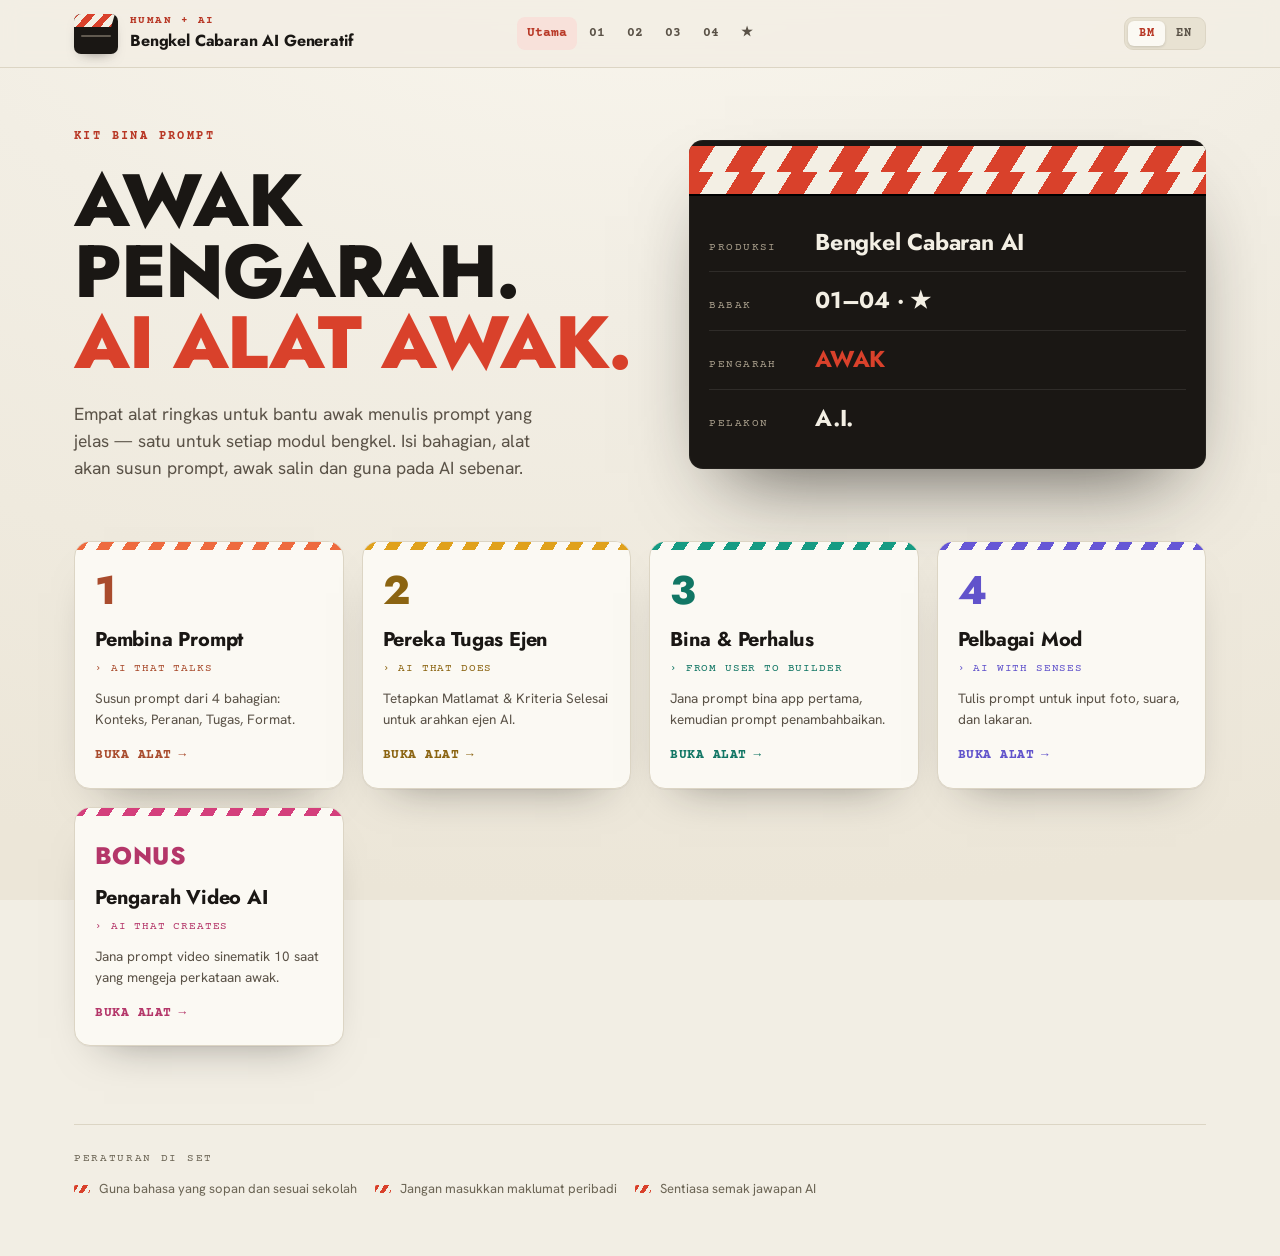
==== index.html @ ee81811c "Add GenAI Challenge Workshop static site Bilingual (BM/EN) prompt-building toolkit for a student wor" ====
<!DOCTYPE html>
<html lang="ms">
<head>
<meta charset="UTF-8">
<meta name="viewport" content="width=device-width, initial-scale=1">
<title>Bengkel Cabaran AI Generatif — Kit Bina Prompt</title>
<meta name="description" content="Alat bina prompt untuk pelajar: Module 1–4 Bengkel Cabaran AI Generatif.">
<link rel="stylesheet" href="styles.css">
</head>
<body class="theme-index">

  <header class="topbar">
    <div class="topbar__in">
      <div class="brand">
        <div class="slate-mark" aria-hidden="true"></div>
        <div class="brand__t">
          <div class="brand__kicker">Human + AI</div>
          <div class="brand__title" data-i18n="brand">Bengkel Cabaran AI Generatif</div>
        </div>
      </div>
      <nav class="topnav" aria-label="Modul">
        <a href="index.html" data-i18n="navHome" aria-current="page">Utama</a>
        <a href="module-1.html" aria-label="Modul 1">01</a>
        <a href="module-2.html" aria-label="Modul 2">02</a>
        <a href="module-3.html" aria-label="Modul 3">03</a>
        <a href="module-4.html" aria-label="Modul 4">04</a>
        <a href="bonus-video.html" aria-label="Bonus">★</a>
      </nav>
      <div class="topbar__right">
        <div class="lang" role="group" aria-label="Language">
          <button data-lang="ms" aria-pressed="true">BM</button>
          <button data-lang="en" aria-pressed="false">EN</button>
        </div>
      </div>
    </div>
  </header>

  <main class="wrap">
    <section class="hero">
      <div class="hero__marquee">
        <div class="hero__eyebrow" data-i18n="eyebrow">Kit Bina Prompt</div>
        <h1><span data-i18n="heroA">Awak pengarah.</span> <em data-i18n="heroB">AI alat awak.</em></h1>
        <p class="hero__lead" data-i18n="lead">
          Empat alat ringkas untuk bantu awak menulis prompt yang jelas — satu untuk setiap modul bengkel.
          Isi bahagian, alat akan susun prompt, awak salin dan guna pada AI sebenar.
        </p>
      </div>

      <div class="board" role="img" aria-label="Director's clapperboard: you are the director, AI is the talent">
        <div class="board__clap" aria-hidden="true">
          <div class="board__bar"></div>
          <div class="board__stick"></div>
        </div>
        <div class="board__grid">
          <div class="board__row"><span data-i18n="bProdL">Production</span><b data-i18n="bProd">Bengkel Cabaran AI</b></div>
          <div class="board__row"><span data-i18n="bSceneL">Scene</span><b>01–04 · ★</b></div>
          <div class="board__row"><span data-i18n="bDirL">Director</span><b class="hi" data-i18n="bDir">AWAK</b></div>
          <div class="board__row"><span data-i18n="bTalentL">Talent</span><b>A.I.</b></div>
        </div>
      </div>
    </section>

    <nav class="deck" aria-label="Modules">
      <a class="mod m1" href="module-1.html">
        <div class="mod__no">1</div>
        <div class="mod__name" data-i18n="m1name">Pembina Prompt</div>
        <div class="mod__theme">AI That Talks</div>
        <p class="mod__desc" data-i18n="m1desc">Susun prompt dari 4 bahagian: Konteks, Peranan, Tugas, Format.</p>
        <span class="mod__go"><span data-i18n="open">Buka alat</span> →</span>
      </a>

      <a class="mod m2" href="module-2.html">
        <div class="mod__no">2</div>
        <div class="mod__name" data-i18n="m2name">Pereka Tugas Ejen</div>
        <div class="mod__theme">AI That Does</div>
        <p class="mod__desc" data-i18n="m2desc">Tetapkan Matlamat &amp; Kriteria Selesai untuk arahkan ejen AI.</p>
        <span class="mod__go"><span data-i18n="open">Buka alat</span> →</span>
      </a>

      <a class="mod m3" href="module-3.html">
        <div class="mod__no">3</div>
        <div class="mod__name" data-i18n="m3name">Bina &amp; Perhalus</div>
        <div class="mod__theme">From User to Builder</div>
        <p class="mod__desc" data-i18n="m3desc">Jana prompt bina app pertama, kemudian prompt penambahbaikan.</p>
        <span class="mod__go"><span data-i18n="open">Buka alat</span> →</span>
      </a>

      <a class="mod m4" href="module-4.html">
        <div class="mod__no">4</div>
        <div class="mod__name" data-i18n="m4name">Pelbagai Mod</div>
        <div class="mod__theme">AI With Senses</div>
        <p class="mod__desc" data-i18n="m4desc">Tulis prompt untuk input foto, suara, dan lakaran.</p>
        <span class="mod__go"><span data-i18n="open">Buka alat</span> →</span>
      </a>

      <a class="mod bonus" href="bonus-video.html">
        <div class="mod__no" data-i18n="bonusTag">Bonus</div>
        <div class="mod__name" data-i18n="bname">Pengarah Video AI</div>
        <div class="mod__theme">AI That Creates</div>
        <p class="mod__desc" data-i18n="bdesc">Jana prompt video sinematik 10 saat yang mengeja perkataan awak.</p>
        <span class="mod__go"><span data-i18n="open">Buka alat</span> →</span>
      </a>
    </nav>

    <footer class="foot">
      <div class="foot__head" data-i18n="footHead">On-set rules</div>
      <div class="foot__rule">
        <span data-i18n="r1">Guna bahasa yang sopan dan sesuai sekolah</span>
        <span data-i18n="r2">Jangan masukkan maklumat peribadi</span>
        <span data-i18n="r3">Sentiasa semak jawapan AI</span>
      </div>
    </footer>
  </main>

<script>
  const I18N = {
    ms: {
      brand: "Bengkel Cabaran AI Generatif",
      navHome: "Utama",
      eyebrow: "Kit Bina Prompt",
      heroA: "Awak pengarah.", heroB: "AI alat awak.",
      lead: "Empat alat ringkas untuk bantu awak menulis prompt yang jelas — satu untuk setiap modul bengkel. Isi bahagian, alat akan susun prompt, awak salin dan guna pada AI sebenar.",
      bProdL: "Produksi", bProd: "Bengkel Cabaran AI",
      bSceneL: "Babak", bDirL: "Pengarah", bDir: "AWAK", bTalentL: "Pelakon",
      footHead: "Peraturan di set",
      open: "Buka alat",
      m1name: "Pembina Prompt", m1desc: "Susun prompt dari 4 bahagian: Konteks, Peranan, Tugas, Format.",
      m2name: "Pereka Tugas Ejen", m2desc: "Tetapkan Matlamat & Kriteria Selesai untuk arahkan ejen AI.",
      m3name: "Bina & Perhalus", m3desc: "Jana prompt bina app pertama, kemudian prompt penambahbaikan.",
      m4name: "Pelbagai Mod", m4desc: "Tulis prompt untuk input foto, suara, dan lakaran.",
      bonusTag: "Bonus", bname: "Pengarah Video AI", bdesc: "Jana prompt video sinematik 10 saat yang mengeja perkataan awak.",
      r1: "Guna bahasa yang sopan dan sesuai sekolah",
      r2: "Jangan masukkan maklumat peribadi",
      r3: "Sentiasa semak jawapan AI"
    },
    en: {
      brand: "Generative AI Challenge Workshop",
      navHome: "Home",
      eyebrow: "Prompt Construction Kit",
      heroA: "You are the director.", heroB: "AI is your tool.",
      lead: "Four simple tools to help you write clear prompts — one for each workshop module. Fill in the parts, the tool assembles the prompt, you copy it into the real AI.",
      bProdL: "Production", bProd: "GenAI Challenge",
      bSceneL: "Scene", bDirL: "Director", bDir: "YOU", bTalentL: "Talent",
      footHead: "On-set rules",
      open: "Open tool",
      m1name: "Prompt Builder", m1desc: "Assemble a prompt from 4 parts: Context, Role, Task, Format.",
      m2name: "Agent Task Designer", m2desc: "Set the Goal & Completion Criteria to direct an AI agent.",
      m3name: "Build & Refine", m3desc: "Generate a first-build prompt, then a refinement prompt.",
      m4name: "Multimodal", m4desc: "Write prompts for photo, voice, and sketch input.",
      bonusTag: "Bonus", bname: "AI Video Director", bdesc: "Generate a 10-second cinematic video prompt that spells out your word.",
      r1: "Use polite, school-appropriate language",
      r2: "Do not enter private information",
      r3: "Always check AI answers"
    }
  };

  function setLang(lang) {
    const dict = I18N[lang];
    document.documentElement.lang = lang;
    document.querySelectorAll("[data-i18n]").forEach(el => {
      const v = dict[el.dataset.i18n];
      if (v != null) el.textContent = v;
    });
    document.querySelectorAll(".lang button").forEach(b =>
      b.setAttribute("aria-pressed", String(b.dataset.lang === lang)));
    try { localStorage.setItem("workshop-lang", lang); } catch (e) {}
  }
  document.querySelectorAll(".lang button").forEach(b =>
    b.addEventListener("click", () => setLang(b.dataset.lang)));

  let saved = "ms";
  try { saved = localStorage.getItem("workshop-lang") || "ms"; } catch (e) {}
  setLang(saved);
</script>
</body>
</html>
---- styles.css ----
/* =========================================================================
   Generative AI Challenge Workshop — The Director's Kit
   Shared design system (vanilla CSS, no build step).

   Concept: the student is the DIRECTOR; each tool helps write the direction
   (the prompt) they hand to the AI to "shoot." The clapperboard is the
   through-line — the diagonal clap stripe is the structural rule, and every
   tool's output panel is the slate you copy into Gemini.

   Type: Jost (film-poster display) · Hanken Grotesk (body) ·
         Courier Prime (the "script" — slate output + slug-line labels).

   Per-page accent is one lighting "gel", set with a class on <body>:
     .theme-index .theme-m1 .theme-m2 .theme-m3 .theme-m4 .theme-bonus
   The gels march warm -> cool across the workshop sequence.
   ========================================================================= */

@import url('https://fonts.googleapis.com/css2?family=Jost:wght@400;500;600;700;800&family=Hanken+Grotesk:wght@400;500;600;700;800&family=Courier+Prime:ital,wght@0,400;0,700;1,400&display=swap');

/* ----------------------------- Tokens ----------------------------------- */
:root {
  --paper:      #F2EEE4;   /* warm film-leader bone */
  --paper-2:    #E8E2D2;   /* insets, segmented controls */
  --card:       #FBF9F3;   /* lifted warm white for panels */
  --ink:        #1A1714;   /* warm clapperboard near-black */
  --ink-soft:   #5A5247;
  --ink-faint:  #6B6454;   /* AA: 5.1:1 on paper, for hints/captions/counts */
  --line:       #DCD5C4;
  --line-soft:  #E8E2D3;
  --field-line: #908975;   /* AA 1.4.11: 3.3:1 border for form controls */

  /* Slate (the dark output board) surfaces */
  --slate-bg:   #1A1714;
  --slate-bg-2: #2A2620;
  --slate-fg:   #F3EFE4;
  --slate-mute: #A89E8B;

  /* Accent gel — re-pointed per theme below. Marquee red is the hub default.
     --accent     : bright gel for stripes/rails/large marks (decorative + large text)
     --accent-deep: AA-safe (>=4.5 on paper/card/tint) for small accent TEXT + button hover
     --btn        : AA-safe gel fill for white-on-accent buttons (>=4.5 with #fff)
     --accent-ink : darkest on-brand ink, used on the pale --accent-tint surfaces */
  --accent:      #D9412B;
  --accent-deep: #B83725;
  --btn:         #D23F2A;
  --accent-tint: #F8E1DA;
  --accent-ink:  #7A1F12;

  --display: 'Jost', 'Trebuchet MS', sans-serif;
  --body:    'Hanken Grotesk', system-ui, -apple-system, sans-serif;
  --mono:    'Courier Prime', ui-monospace, 'SFMono-Regular', Menlo, monospace;

  --r-lg: 16px;
  --r-md: 12px;
  --r-sm: 8px;

  --shadow-card: 0 1px 0 rgba(26,23,20,.04), 0 22px 44px -30px rgba(26,23,20,.5);
  --shadow-pop:  0 30px 60px -28px rgba(26,23,20,.55);

  --maxw: 1180px;
}

/* Lighting gels — one coherent set, warm -> cool across the sequence.
   Deep/btn values are tuned to clear WCAG 2.1 AA (see token notes above). */
.theme-index { --accent:#D9412B; --accent-deep:#B83725; --btn:#D23F2A; --accent-tint:#F8E1DA; --accent-ink:#7A1F12; }
.theme-m1    { --accent:#EE6B3F; --accent-deep:#A94C2D; --btn:#BC5532; --accent-tint:#FCE7DB; --accent-ink:#82371B; }
.theme-m2    { --accent:#E0A11C; --accent-deep:#8B6411; --btn:#986D13; --accent-tint:#FBEFD0; --accent-ink:#79520A; }
.theme-m3    { --accent:#169B83; --accent-deep:#117664; --btn:#13846F; --accent-tint:#D7F0EA; --accent-ink:#08493D; }
.theme-m4    { --accent:#6657D6; --accent-deep:#6153CB; --btn:#6657D6; --accent-tint:#E6E2FB; --accent-ink:#2E2470; --accent-on-dark:#8679E0; /* AA: 4.9:1 on slate-bg, --accent itself is only 3.3:1 */ }
.theme-bonus { --accent:#D43F7C; --accent-deep:#B43669; --btn:#CE3D78; --accent-tint:#FBE0EC; --accent-ink:#6F1A3C; }

/* ----------------------------- Reset ------------------------------------ */
*, *::before, *::after { box-sizing: border-box; }
html { -webkit-text-size-adjust: 100%; }
body {
  margin: 0;
  font-family: var(--body);
  color: var(--ink);
  background: var(--paper);
  line-height: 1.55;
  -webkit-font-smoothing: antialiased;
  /* faint screening-room vignette — cinema, not a corner accent blob */
  background-image: radial-gradient(135% 120% at 50% -20%, #FBF8F0 0%, var(--paper) 46%, #ECE6D8 100%);
  background-attachment: fixed;
}
h1, h2, h3 { font-family: var(--display); margin: 0; line-height: 1.04; letter-spacing: -.015em; }
p { margin: 0; }
a { color: inherit; }
button { font-family: inherit; cursor: pointer; }
input, textarea, select { font-family: inherit; }
:focus-visible { outline: 3px solid var(--accent-deep); outline-offset: 2px; border-radius: 5px; }

.wrap { max-width: var(--maxw); margin: 0 auto; padding: 0 24px; }

/* The diagonal clap stripe — the kit's structural signature.
   Reused on the slate-mark, the slate output and the hero board. */
.clap { background: repeating-linear-gradient(122deg, var(--ink) 0 12px, var(--slate-fg) 12px 24px); }

/* ----------------------------- Top bar ---------------------------------- */
.topbar {
  position: sticky; top: 0; z-index: 30;
  background: color-mix(in srgb, var(--paper) 84%, transparent);
  backdrop-filter: blur(10px);
  border-bottom: 1px solid var(--line);
}
.topbar__in {
  max-width: var(--maxw); margin: 0 auto; padding: 13px 24px;
  display: grid; grid-template-columns: 1fr auto 1fr; align-items: center; gap: 16px;
}
.brand { display: flex; align-items: center; gap: 12px; min-width: 0; }

/* Clapperboard mark — the director's slate */
.slate-mark {
  width: 44px; height: 40px; border-radius: 7px; flex: none;
  background: var(--ink); position: relative; overflow: hidden;
  box-shadow: 0 6px 14px -8px rgba(26,23,20,.6);
}
.slate-mark::before { /* clapstick: gel teeth on top */
  content: ""; position: absolute; inset: 0 0 auto 0; height: 13px;
  background: repeating-linear-gradient(122deg, var(--accent) 0 7px, var(--slate-fg) 7px 14px);
  transform: skewX(-16deg) translateX(-5px); transform-origin: left;
}
.slate-mark::after { /* slate body lines */
  content: ""; position: absolute; left: 7px; right: 7px; top: 21px; height: 2px;
  border-radius: 2px; background: var(--slate-mute); opacity: .5;
  box-shadow: 0 6px 0 -1px var(--slate-mute);
}
.brand__t { min-width: 0; }
.brand__kicker {
  font-family: var(--mono); font-size: 10.5px; letter-spacing: .14em;
  text-transform: uppercase; color: var(--accent-deep); font-weight: 700;
}
.brand__title { font-family: var(--display); font-size: 16px; font-weight: 700; color: var(--ink); white-space: nowrap; letter-spacing: -.01em; }

.topbar__right { display: flex; align-items: center; justify-content: flex-end; gap: 10px; }

/* Top nav — reels strip, Courier slugs */
.topnav { display: flex; align-items: center; justify-content: center; gap: 2px; }
.topnav a {
  font-family: var(--mono); font-size: 12.5px; font-weight: 700;
  color: var(--ink-soft); text-decoration: none; white-space: nowrap;
  padding: 7px 10px; border-radius: var(--r-sm);
}
.topnav a:hover { color: var(--ink); background: var(--paper-2); }
.topnav a[aria-current="page"] { color: var(--accent-deep); background: var(--accent-tint); }

@media (max-width: 760px) {
  .topbar__in { grid-template-columns: 1fr auto; grid-template-areas: "brand lang" "nav nav"; row-gap: 10px; }
  .brand { grid-area: brand; min-width: 0; }
  .brand__title { white-space: normal; font-size: 14.5px; line-height: 1.12; }
  .topbar__right { grid-area: lang; }
  .topnav { grid-area: nav; flex-wrap: wrap; justify-content: flex-start; }
}

/* Language toggle */
.lang { display: inline-flex; background: var(--paper-2); border: 1px solid var(--line); border-radius: 9px; padding: 3px; }
.lang button {
  border: 0; background: transparent; color: var(--ink-soft);
  font-family: var(--mono); font-size: 12px; font-weight: 700; padding: 6px 11px; border-radius: 6px; letter-spacing: .04em;
}
.lang button[aria-pressed="true"] { background: var(--card); color: var(--accent-deep); box-shadow: 0 1px 3px rgba(26,23,20,.16); }

/* ----------------------------- Module header band ----------------------- */
.band { padding: 44px 0 8px; }
/* Scene marker — a clapper-striped chip + big take number */
.band__no {
  display: inline-flex; align-items: center; gap: 12px;
  font-family: var(--mono); font-size: 12px; letter-spacing: .14em; text-transform: uppercase;
  color: var(--accent-deep); font-weight: 700; margin-bottom: 16px;
}
.band__no::before {
  content: ""; width: 30px; height: 16px; border-radius: 3px; flex: none;
  background: repeating-linear-gradient(122deg, var(--accent) 0 6px, var(--card) 6px 12px);
  border: 1px solid color-mix(in srgb, var(--accent) 40%, var(--line));
}
.band__no b {
  font-family: var(--display); font-size: 30px; line-height: 1; color: var(--ink);
  letter-spacing: -.02em; font-weight: 800;
}
.band h1 { font-size: clamp(29px, 4.8vw, 48px); font-weight: 700; max-width: 18ch; }
.band__sub { margin-top: 14px; max-width: 60ch; color: var(--ink-soft); font-size: 16.5px; }
.band__sub strong { color: var(--ink); font-weight: 700; }

/* ----------------------------- Workspace grid --------------------------- */
.work { display: grid; grid-template-columns: minmax(0, 1fr) minmax(0, 1fr); gap: 26px; align-items: start; padding: 28px 0 72px; }
@media (max-width: 900px) { .work { grid-template-columns: 1fr; } }

.panel {
  background: var(--card); border: 1px solid var(--line); border-radius: var(--r-lg);
  box-shadow: var(--shadow-card); padding: 24px;
}
.panel__head { display: flex; align-items: center; gap: 10px; margin-bottom: 6px; }
.panel__head h2 { font-size: 18px; font-weight: 700; letter-spacing: -.01em; }
.panel__head .tag {
  margin-left: auto; font-family: var(--mono); font-size: 10px; letter-spacing: .1em; text-transform: uppercase;
  color: var(--accent-ink); background: var(--accent-tint);
  border: 1px solid color-mix(in srgb, var(--accent) 26%, var(--line)); padding: 4px 9px; border-radius: 5px;
}
.panel__note { color: var(--ink-soft); font-size: 13.5px; margin: 2px 0 20px; }

/* The output panel sticks on wide screens so students see it while typing */
@media (min-width: 901px) { .panel--out { position: sticky; top: 84px; } }

/* ----------------------------- Cue blocks (inputs) ---------------------- */
/* Screenplay "cue": a slug-line label + a clean script field, tied by a
   gel rail down the left. No keycaps — this is direction, not a keyboard. */
.block { position: relative; margin: 0 0 18px; padding-left: 16px; }
.block::before {
  content: ""; position: absolute; left: 0; top: 4px; bottom: 4px; width: 3px;
  border-radius: 3px; background: var(--line);
}
.block:focus-within::before { background: var(--accent); }
.block__tab {
  display: flex; align-items: center; gap: 9px; margin-bottom: 8px;
  font-family: var(--mono); font-size: 11.5px; font-weight: 700; letter-spacing: .08em;
  text-transform: uppercase; color: var(--ink-soft);
}
.block:focus-within .block__tab { color: var(--accent-deep); }
.block__tab .n {
  font-family: var(--mono); font-size: 10.5px; font-weight: 700;
  width: 20px; height: 20px; border-radius: 999px;
  display: grid; place-items: center; background: var(--btn); color: #fff;
  letter-spacing: 0;
}
.block__tab .you-set {
  margin-left: 2px; font-size: 9px; letter-spacing: .12em; padding: 3px 7px; border-radius: 999px;
  background: var(--accent-tint); color: var(--accent-ink); text-transform: uppercase;
  border: 1px solid color-mix(in srgb, var(--accent) 30%, var(--line));
}
.block__hint { display: block; font-size: 12.5px; color: var(--ink-faint); margin: 8px 0 0; }

.field, textarea.field {
  width: 100%; display: block;
  border: 1.5px solid var(--field-line); border-radius: var(--r-sm);
  background: #fff; color: var(--ink);
  padding: 11px 13px; font-size: 14.5px; line-height: 1.5;
}
textarea.field { resize: vertical; min-height: 58px; }
.field::placeholder, textarea.field::placeholder { color: #7E7868; }
.field:focus, textarea.field:focus {
  outline: 0; border-color: var(--accent);
  box-shadow: 0 0 0 3px color-mix(in srgb, var(--accent) 18%, transparent);
}

/* Segmented control (input-type / build-refine) */
.seg { display: inline-flex; background: var(--paper-2); border: 1px solid var(--line); border-radius: 10px; padding: 4px; gap: 4px; }
.seg button {
  border: 0; background: transparent; color: var(--ink-soft);
  font-weight: 600; font-size: 13px; padding: 8px 15px; border-radius: 7px;
  white-space: pre-line; text-align: center; line-height: 1.15;
}
.seg button[aria-pressed="true"] { background: var(--card); color: var(--accent-deep); box-shadow: 0 1px 3px rgba(26,23,20,.16); }

/* Preset chips — "takes" to start from */
.presets { display: flex; flex-wrap: wrap; gap: 9px; margin-bottom: 20px; }
.preset {
  border: 1px solid color-mix(in srgb, var(--accent) 32%, var(--line));
  background: var(--card);
  color: var(--accent-ink); font-weight: 600; font-size: 13px;
  padding: 8px 13px; border-radius: 7px;
  transition: border-color .14s ease, box-shadow .14s ease, transform .14s ease;
}
.preset:hover { border-color: var(--accent); box-shadow: 0 6px 16px -10px var(--accent); transform: translateY(-1px); }
.preset[aria-pressed="true"] { background: var(--btn); color: #fff; border-color: var(--btn); }
.presets__lead { font-family: var(--mono); font-size: 10.5px; letter-spacing: .12em; text-transform: uppercase; color: var(--ink-faint); width: 100%; margin-bottom: -6px; }

/* ----------------------------- Slate (output) --------------------------- */
/* The clapperboard you copy into the AI. */
.slate {
  background: var(--slate-bg); color: var(--slate-fg); border-radius: var(--r-md);
  padding: 20px 18px 20px; position: relative; overflow: hidden;
  box-shadow: 0 24px 50px -28px rgba(26,23,20,.7);
}
.slate::before { /* clapstick teeth */
  content: ""; position: absolute; top: 0; left: 0; right: 0; height: 12px;
  background: repeating-linear-gradient(122deg, var(--accent) 0 13px, var(--slate-fg) 13px 26px);
}
.slate__label {
  font-family: var(--mono); font-size: 10.5px; letter-spacing: .16em; text-transform: uppercase;
  color: var(--slate-mute); margin: 12px 0 14px; display: flex; align-items: center; gap: 8px;
}
.slate__label::before { content: "●"; color: var(--accent); font-size: 9px; }
.slate__body { font-family: var(--mono); font-size: 13.5px; line-height: 1.75; white-space: pre-wrap; word-break: break-word; }
/* assembled parts: each labeled segment of the prompt */
.seg-part {
  border-radius: 4px; padding: 1px 4px; margin: 0 -2px;
  transition: background-color .45s ease;
  box-decoration-break: clone; -webkit-box-decoration-break: clone;
}
.seg-part[data-on="1"] { background: color-mix(in srgb, var(--accent) 32%, transparent); }
.seg-part.flash { background: color-mix(in srgb, var(--accent) 60%, transparent); transition: background-color .05s; }
.slate__empty { color: var(--slate-mute); font-style: italic; }

.slate-block { margin-top: 14px; }
.slate-block:first-of-type { margin-top: 0; }
.slate-block.flash { background: color-mix(in srgb, var(--accent) 22%, transparent); border-radius: 6px; transition: background-color .05s; }
.slate-key { color: var(--accent-on-dark, var(--accent)); font-weight: 700; }

/* Weak version, shown faint for contrast */
.weak { opacity: .55; }

/* ----------------------------- Buttons ---------------------------------- */
.row-actions { display: flex; align-items: center; gap: 10px; margin-top: 18px; flex-wrap: wrap; }
.btn {
  border: 1.5px solid var(--ink); background: transparent; color: var(--ink);
  font-weight: 700; font-size: 13.5px; padding: 11px 16px; border-radius: var(--r-sm);
  display: inline-flex; align-items: center; gap: 8px; text-decoration: none;
  transition: background-color .14s ease, color .14s ease, transform .14s ease;
}
.btn:hover { background: var(--ink); color: var(--paper); }
.btn--primary { background: var(--btn); border-color: var(--btn); color: #fff; box-shadow: 0 14px 26px -16px var(--accent); }
.btn--primary:hover { background: var(--accent-deep); border-color: var(--accent-deep); color: #fff; }
.btn--primary.copied { background: var(--ink); border-color: var(--ink); color: var(--paper); }
.btn svg { width: 16px; height: 16px; }
.btn__count { font-family: var(--mono); font-size: 11px; color: var(--ink-faint); margin-left: auto; letter-spacing: .02em; }

/* Tip strip below output — a director's margin note */
.tip {
  margin-top: 14px; font-size: 13px; color: var(--ink-soft);
  background: var(--card); border: 1px solid var(--line);
  border-left: 3px solid var(--accent);
  border-radius: var(--r-sm); padding: 11px 13px; display: flex; gap: 9px;
}
.tip b { color: var(--accent-ink); }

/* ----------------------------- Index: hero clapperboard ----------------- */
.hero {
  display: grid; grid-template-columns: 1.05fr .95fr; gap: 44px; align-items: center;
  padding: 60px 0 34px;
}
@media (max-width: 880px) { .hero { grid-template-columns: 1fr; gap: 34px; padding: 40px 0 20px; } }

.hero__eyebrow {
  font-family: var(--mono); font-size: 12px; letter-spacing: .2em; text-transform: uppercase;
  color: var(--accent-deep); font-weight: 700;
}
.hero h1 {
  font-size: clamp(38px, 6.4vw, 74px); font-weight: 800; margin-top: 18px; max-width: 12ch;
  text-transform: uppercase; line-height: .96; letter-spacing: -.02em;
}
.hero h1 em { font-style: normal; color: var(--accent); display: block; }
.hero__lead { margin-top: 22px; max-width: 46ch; font-size: 17.5px; color: var(--ink-soft); }
.hero__lead strong { color: var(--ink); font-weight: 700; }

/* The clapperboard prop */
.board {
  background: var(--slate-bg); border-radius: 14px; overflow: hidden;
  box-shadow: 0 40px 80px -36px rgba(26,23,20,.72), inset 0 0 0 1px rgba(255,255,255,.04);
  color: var(--slate-fg); position: relative;
}
.board__clap { position: relative; height: 56px; }
.board__bar { /* fixed lower jaw */
  position: absolute; left: 0; right: 0; bottom: 0; height: 26px;
  background: repeating-linear-gradient(122deg, var(--accent) 0 22px, var(--slate-fg) 22px 44px);
  border-bottom: 2px solid #000;
}
.board__stick { /* hinged upper jaw, claps on load */
  position: absolute; left: 0; right: 0; bottom: 24px; height: 26px;
  background: repeating-linear-gradient(122deg, var(--accent) 0 22px, var(--slate-fg) 22px 44px);
  transform-origin: 10px 100%; transform: rotate(-26deg);
  animation: clap 1.05s cubic-bezier(.5,1.6,.5,1) .55s both;
}
@keyframes clap {
  0%   { transform: rotate(-26deg); }
  55%  { transform: rotate(0deg); }
  68%  { transform: rotate(-6deg); }
  100% { transform: rotate(0deg); }
}
.board__grid { padding: 18px 20px 22px; display: grid; gap: 0; }
.board__row {
  display: grid; grid-template-columns: 92px 1fr; align-items: baseline; gap: 14px;
  padding: 11px 0; border-top: 1px solid rgba(255,255,255,.09);
}
.board__row:first-child { border-top: 0; }
.board__row span {
  font-family: var(--mono); font-size: 10.5px; letter-spacing: .14em; text-transform: uppercase;
  color: var(--slate-mute);
}
.board__row b {
  font-family: var(--display); font-weight: 700; font-size: clamp(17px, 2.3vw, 23px);
  color: var(--slate-fg); letter-spacing: -.01em;
}
.board__row b.hi { color: var(--accent); }

/* ----------------------------- Index: reel deck ------------------------- */
.deck { display: grid; grid-template-columns: repeat(4, 1fr); gap: 18px; padding: 26px 0 78px; }
@media (max-width: 940px) { .deck { grid-template-columns: repeat(2, 1fr); } }
@media (max-width: 520px) { .deck { grid-template-columns: 1fr; } }

.mod {
  --accent:#D9412B; --accent-deep:#B83725; --btn:#D23F2A; --accent-tint:#F8E1DA; --accent-ink:#7A1F12;
  position: relative; display: flex; flex-direction: column; text-decoration: none;
  background: var(--card); border: 1px solid var(--line); border-radius: var(--r-lg);
  box-shadow: var(--shadow-card); padding: 20px 20px 22px; min-height: 224px; overflow: hidden;
  transition: transform .16s ease, box-shadow .16s ease, border-color .16s ease;
}
.mod::before { /* gel clap stripe across the top of every reel */
  content: ""; position: absolute; top: 0; left: 0; right: 0; height: 8px;
  background: repeating-linear-gradient(122deg, var(--accent) 0 11px, var(--card) 11px 22px);
}
.mod:hover { transform: translateY(-4px); box-shadow: var(--shadow-pop); border-color: color-mix(in srgb, var(--accent) 45%, var(--line)); }
.mod.m1 { --accent:#EE6B3F; --accent-deep:#A94C2D; --btn:#BC5532; --accent-tint:#FCE7DB; --accent-ink:#82371B; }
.mod.m2 { --accent:#E0A11C; --accent-deep:#8B6411; --btn:#986D13; --accent-tint:#FBEFD0; --accent-ink:#79520A; }
.mod.m3 { --accent:#169B83; --accent-deep:#117664; --btn:#13846F; --accent-tint:#D7F0EA; --accent-ink:#08493D; }
.mod.m4 { --accent:#6657D6; --accent-deep:#6153CB; --btn:#6657D6; --accent-tint:#E6E2FB; --accent-ink:#2E2470; }
.mod.bonus { --accent:#D43F7C; --accent-deep:#B43669; --btn:#CE3D78; --accent-tint:#FBE0EC; --accent-ink:#6F1A3C; }
.mod__no {
  font-family: var(--display); font-weight: 800; font-size: 40px; line-height: 1;
  color: var(--accent-deep); letter-spacing: -.03em; margin-top: 8px;
}
.mod.bonus .mod__no { font-size: 24px; letter-spacing: .02em; text-transform: uppercase; padding-top: 8px; }
.mod__name { font-family: var(--display); font-weight: 700; font-size: 20px; color: var(--ink); margin: 14px 0 6px; letter-spacing: -.01em; }
.mod__theme { font-family: var(--mono); font-size: 10.5px; letter-spacing: .08em; color: var(--accent-deep); text-transform: uppercase; margin-bottom: 11px; }
.mod__theme::before { content: "› "; }
.mod__desc { font-size: 13.5px; color: var(--ink-soft); }
.mod__go { margin-top: auto; padding-top: 16px; font-family: var(--mono); font-weight: 700; font-size: 12.5px; letter-spacing: .04em; text-transform: uppercase; color: var(--accent-deep); display: inline-flex; align-items: center; gap: 7px; }
.mod:hover .mod__go { gap: 11px; }

.foot { border-top: 1px solid var(--line); padding: 26px 0 56px; color: var(--ink-faint); font-size: 13px; }
.foot__head { font-family: var(--mono); font-size: 10.5px; letter-spacing: .16em; text-transform: uppercase; color: var(--ink-faint); margin-bottom: 12px; }
.foot__rule { display: flex; flex-wrap: wrap; gap: 8px 18px; }
.foot__rule span { display: inline-flex; align-items: center; }
.foot__rule span::before { content: ""; width: 16px; height: 8px; margin-right: 9px; border-radius: 2px; background: repeating-linear-gradient(122deg, var(--accent) 0 4px, transparent 4px 8px); }

/* ----------------------------- Motion opt-out --------------------------- */
@media (prefers-reduced-motion: reduce) {
  *, *::before, *::after { animation: none !important; transition: none !important; }
  .mod:hover { transform: none; }
  .board__stick { transform: rotate(0deg); }
}
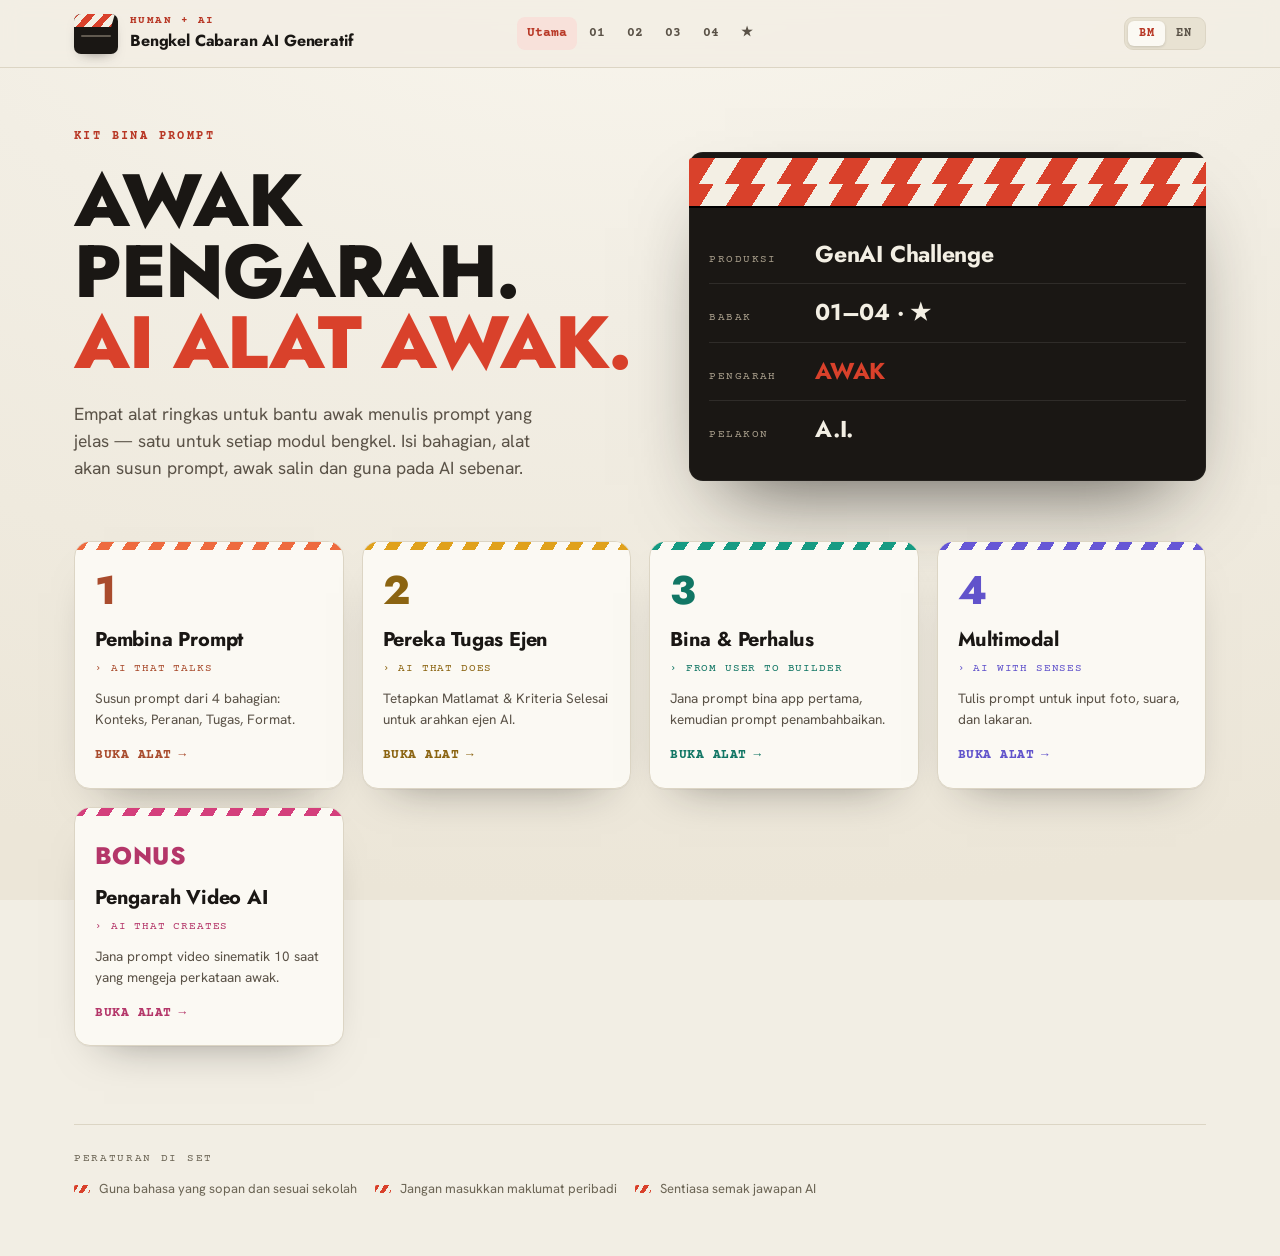
==== commit 31b62f08: "Rebrand to GenAI Challenge/Multimodal and fix clapperboard jaw clipping Update production name to "G" ====
--- a/index.html
+++ b/index.html
@@ -52,7 +52,7 @@
           <div class="board__stick"></div>
         </div>
         <div class="board__grid">
-          <div class="board__row"><span data-i18n="bProdL">Production</span><b data-i18n="bProd">Bengkel Cabaran AI</b></div>
+          <div class="board__row"><span data-i18n="bProdL">Production</span><b data-i18n="bProd">GenAI Challenge</b></div>
           <div class="board__row"><span data-i18n="bSceneL">Scene</span><b>01–04 · ★</b></div>
           <div class="board__row"><span data-i18n="bDirL">Director</span><b class="hi" data-i18n="bDir">AWAK</b></div>
           <div class="board__row"><span data-i18n="bTalentL">Talent</span><b>A.I.</b></div>
@@ -87,7 +87,7 @@
 
       <a class="mod m4" href="module-4.html">
         <div class="mod__no">4</div>
-        <div class="mod__name" data-i18n="m4name">Pelbagai Mod</div>
+        <div class="mod__name" data-i18n="m4name">Multimodal</div>
         <div class="mod__theme">AI With Senses</div>
         <p class="mod__desc" data-i18n="m4desc">Tulis prompt untuk input foto, suara, dan lakaran.</p>
         <span class="mod__go"><span data-i18n="open">Buka alat</span> →</span>
@@ -120,14 +120,14 @@
       eyebrow: "Kit Bina Prompt",
       heroA: "Awak pengarah.", heroB: "AI alat awak.",
       lead: "Empat alat ringkas untuk bantu awak menulis prompt yang jelas — satu untuk setiap modul bengkel. Isi bahagian, alat akan susun prompt, awak salin dan guna pada AI sebenar.",
-      bProdL: "Produksi", bProd: "Bengkel Cabaran AI",
+      bProdL: "Produksi", bProd: "GenAI Challenge",
       bSceneL: "Babak", bDirL: "Pengarah", bDir: "AWAK", bTalentL: "Pelakon",
       footHead: "Peraturan di set",
       open: "Buka alat",
       m1name: "Pembina Prompt", m1desc: "Susun prompt dari 4 bahagian: Konteks, Peranan, Tugas, Format.",
       m2name: "Pereka Tugas Ejen", m2desc: "Tetapkan Matlamat & Kriteria Selesai untuk arahkan ejen AI.",
       m3name: "Bina & Perhalus", m3desc: "Jana prompt bina app pertama, kemudian prompt penambahbaikan.",
-      m4name: "Pelbagai Mod", m4desc: "Tulis prompt untuk input foto, suara, dan lakaran.",
+      m4name: "Multimodal", m4desc: "Tulis prompt untuk input foto, suara, dan lakaran.",
       bonusTag: "Bonus", bname: "Pengarah Video AI", bdesc: "Jana prompt video sinematik 10 saat yang mengeja perkataan awak.",
       r1: "Guna bahasa yang sopan dan sesuai sekolah",
       r2: "Jangan masukkan maklumat peribadi",
--- a/styles.css
+++ b/styles.css
@@ -323,6 +323,22 @@
 }
 .tip b { color: var(--accent-ink); }
 
+/* Gemini setting reminder — turn on a specific mode before sending */
+.gem-note {
+  margin-top: 14px; font-size: 13px; color: var(--accent-ink);
+  background: var(--accent-tint); border: 1px solid color-mix(in srgb, var(--accent) 45%, var(--line));
+  border-radius: var(--r-sm); padding: 11px 13px;
+  display: flex; gap: 9px; align-items: flex-start;
+}
+.gem-note__icon { flex: none; }
+.gem-note b { color: var(--accent-ink); }
+.gem-note .chip {
+  font-family: var(--mono); font-size: 11.5px; font-weight: 700;
+  background: var(--card); color: var(--accent-deep);
+  border: 1px solid color-mix(in srgb, var(--accent) 40%, var(--line));
+  border-radius: 6px; padding: 1px 7px; white-space: nowrap;
+}
+
 /* ----------------------------- Index: hero clapperboard ----------------- */
 .hero {
   display: grid; grid-template-columns: 1.05fr .95fr; gap: 44px; align-items: center;
@@ -344,11 +360,15 @@
 
 /* The clapperboard prop */
 .board {
-  background: var(--slate-bg); border-radius: 14px; overflow: hidden;
+  background: var(--slate-bg); border-radius: 14px;
+  /* overflow visible so the upper jaw stays whole when it swings open above the board */
+  overflow: visible;
   box-shadow: 0 40px 80px -36px rgba(26,23,20,.72), inset 0 0 0 1px rgba(255,255,255,.04);
   color: var(--slate-fg); position: relative;
-}
-.board__clap { position: relative; height: 56px; }
+  /* sit at the bottom of the hero so the open jaw has clear headroom above (marquee stays put) */
+  align-self: end;
+}
+.board__clap { position: relative; height: 56px; border-radius: 14px 14px 0 0; }
 .board__bar { /* fixed lower jaw */
   position: absolute; left: 0; right: 0; bottom: 0; height: 26px;
   background: repeating-linear-gradient(122deg, var(--accent) 0 22px, var(--slate-fg) 22px 44px);
@@ -357,13 +377,14 @@
 .board__stick { /* hinged upper jaw, claps on load */
   position: absolute; left: 0; right: 0; bottom: 24px; height: 26px;
   background: repeating-linear-gradient(122deg, var(--accent) 0 22px, var(--slate-fg) 22px 44px);
-  transform-origin: 10px 100%; transform: rotate(-26deg);
+  border-radius: 3px 3px 0 0; /* soften the top edge that now shows above the board when open */
+  transform-origin: 10px 100%; transform: rotate(-10deg);
   animation: clap 1.05s cubic-bezier(.5,1.6,.5,1) .55s both;
 }
 @keyframes clap {
-  0%   { transform: rotate(-26deg); }
+  0%   { transform: rotate(-10deg); }
   55%  { transform: rotate(0deg); }
-  68%  { transform: rotate(-6deg); }
+  68%  { transform: rotate(-3deg); }
   100% { transform: rotate(0deg); }
 }
 .board__grid { padding: 18px 20px 22px; display: grid; gap: 0; }
